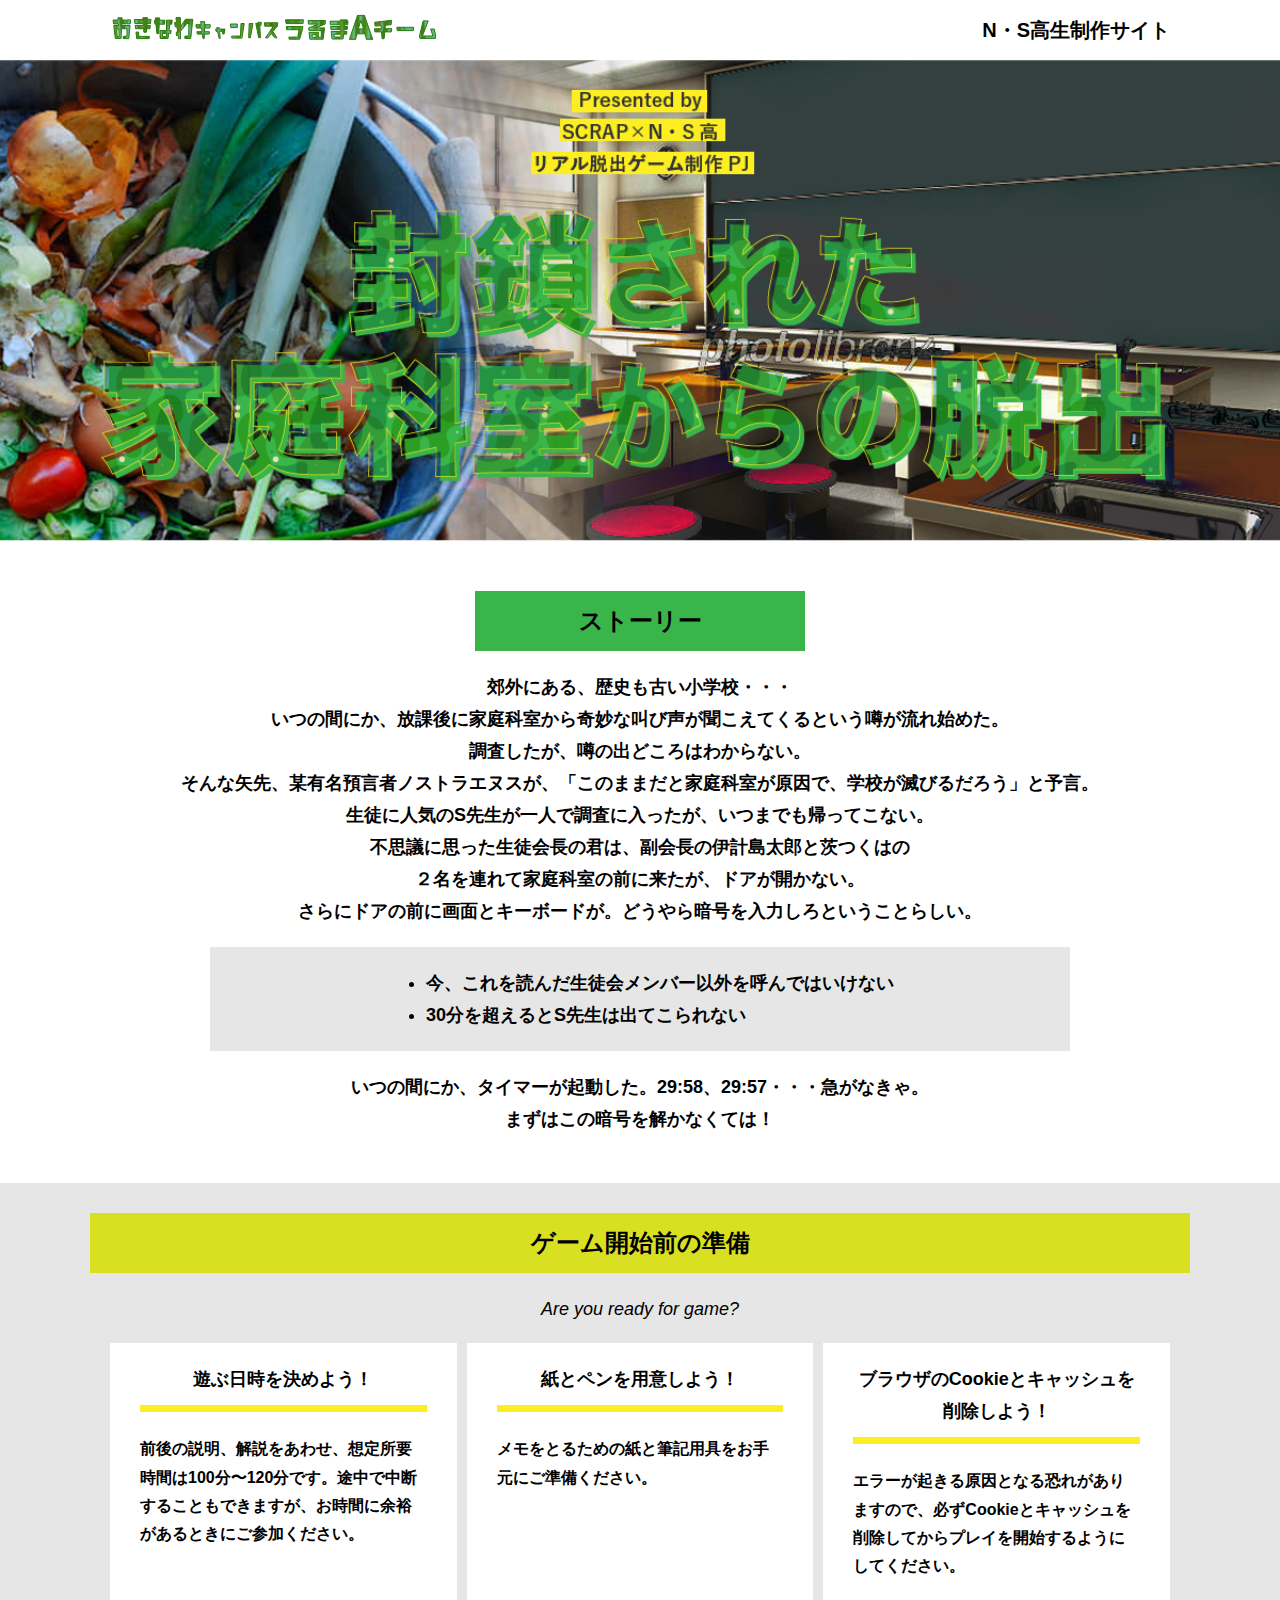
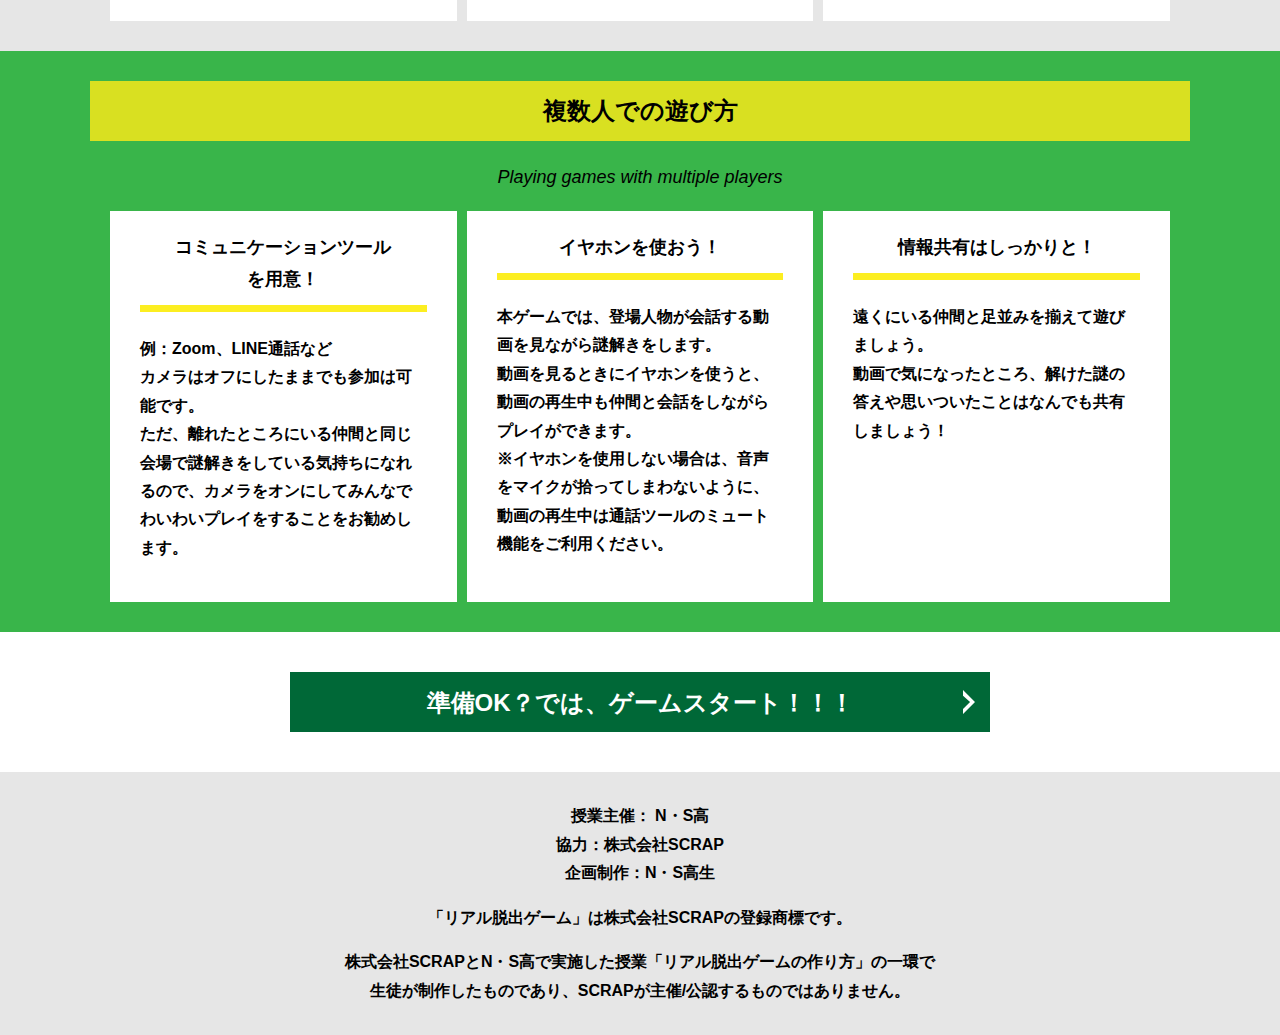
==== index.html @ 1ca8e76a "Add files via upload" ====
<!DOCTYPE html>
<html lang="ja">
<head>
  <meta charset="UTF-8">
  <meta http-equiv="X-UA-Compatible" content="IE=edge">
  <meta name="viewport" content="width=device-width, initial-scale=1.0">
  <title>封鎖された家庭科室からの脱出 │ Project N</title>
  <link rel="stylesheet" href="assets/css/normalize.css">
  <link rel="stylesheet" href="assets/css/style.css">
</head>
<body>
  <svg width="0" height="0" class="hidden">
    <symbol xmlns="http://www.w3.org/2000/svg" viewBox="0 0 12.47 24.94" id="arrow" class="arrow_svg">
      <title>arrow</title>
      <polygon points="0 24.94 0 19.66 7.35 12.47 0 5.92 0 0 12.47 12.47 0 24.94"/>
    </symbol>
  </svg>
  <header class="header">
    <div class="container">
      <div class="header__logo"><img src="assets/images/logo.svg" alt="チームロゴ"></div>
      <div class="header__name">N・S高生制作サイト</div>
    </div>
  </header>
  <main class="main index-page">
    <!-- タイトルエリア　ここから -->
    <h1 class="main-title"><img src="assets/images/top-image.png" alt="Presented by SCRAP×N・S高リアル脱出ゲーム制作PJ 封鎖された家庭科室からの脱出"></h1>
    <!-- タイトルエリア　ここまで -->
    <section class="section section--story">
      <div class="container">
        <h2 class="section-title section-title--keycolor section-title--story">ストーリー</h2>
        <div class="story">
          <p class="text-center">郊外にある、歴史も古い小学校・・・<br>
            いつの間にか、放課後に家庭科室から奇妙な叫び声が聞こえてくるという噂が流れ始めた。<br>
            調査したが、噂の出どころはわからない。<br>
            そんな矢先、某有名預言者ノストラエヌスが、「このままだと家庭科室が原因で、学校が滅びるだろう」と予言。<br>
            生徒に人気のS先生が一人で調査に入ったが、いつまでも帰ってこない。<br>
            不思議に思った生徒会長の君は、副会長の伊計島太郎と茨つくはの<br>
            ２名を連れて家庭科室の前に来たが、ドアが開かない。<br>
            さらにドアの前に画面とキーボードが。どうやら暗号を入力しろということらしい。</p>
          <div class="story__note__outer bg-color--gray">
            <ul class="story__note">
              <li>今、これを読んだ生徒会メンバー以外を呼んではいけない</li>
              <li>30分を超えるとS先生は出てこられない</li>
            </ul>
          </div>
          <p class="text-center">いつの間にか、タイマーが起動した。29:58、29:57・・・急がなきゃ。<br>
            まずはこの暗号を解かなくては！</p>
        </div>
      </div>
    </section>
    <section class="section bg-color--gray">
      <div class="container">
        <h2 class="section-title">ゲーム開始前の準備</h2>
        <p class="font-eng text-center">Are you ready for game?</p>
        <!--
          class名"row"内のclass名"column"が横並びになります。
          改行する場合は以下のように追加してください。
          <div class="row">
            <div class="column">
              ～ 内容 ～
            </div>
          </div>
        -->
        <div class="row">
          <div class="column">
            <div class="card">
              <h3 class="card__title">遊ぶ日時を決めよう！</h3>
              <p class="card__content">前後の説明、解説をあわせ、想定所要時間は100分〜120分です。途中で中断することもできますが、お時間に余裕があるときにご参加ください。</p>
            </div>
          </div>
          <div class="column">
            <div class="card">
              <h3 class="card__title">紙とペンを用意しよう！</h3>
              <p class="card__content">メモをとるための紙と筆記用具をお手元にご準備ください。</p>
            </div>
          </div>
          <div class="column">
            <div class="card">
              <h3 class="card__title">ブラウザのCookieとキャッシュを<br>削除しよう！</h3>
              <p class="card__content">エラーが起きる原因となる恐れがありますので、必ずCookieとキャッシュを削除してからプレイを開始するようにしてください。</p>
            </div>
          </div>
        </div>
      </div>
    </section>
    <section class="section bg-color--keycolor">
      <div class="container">
        <h2 class="section-title">複数人での遊び方</h2>
        <p class="font-eng text-center">Playing games with multiple players</p>
        <div class="row">
          <div class="column">
            <div class="card">
              <h3 class="card__title">コミュニケーションツール<br>を用意！</h3>
              <p class="card__content">例：Zoom、LINE通話など<br>
                カメラはオフにしたままでも参加は可能です。<br>
                ただ、離れたところにいる仲間と同じ会場で謎解きをしている気持ちになれるので、カメラをオンにしてみんなでわいわいプレイをすることをお勧めします。</p>
            </div>
          </div>
          <div class="column">
            <div class="card">
              <h3 class="card__title">イヤホンを使おう！</h3>
              <p class="card__content">本ゲームでは、登場人物が会話する動画を見ながら謎解きをします。<br>
                動画を見るときにイヤホンを使うと、動画の再生中も仲間と会話をしながらプレイができます。<br>
                ※イヤホンを使用しない場合は、音声をマイクが拾ってしまわないように、動画の再生中は通話ツールのミュート機能をご利用ください。</p>
            </div>
          </div>
          <div class="column">
            <div class="card">
              <h3 class="card__title">情報共有はしっかりと！</h3>
              <p class="card__content">遠くにいる仲間と足並みを揃えて遊びましょう。<br>
                動画で気になったところ、解けた謎の答えや思いついたことはなんでも共有しましょう！</p>
            </div>
          </div>
        </div>
      </div>
    </section>
    <section class="section">
      <div class="container">
        <a class="btn" href="main.html">準備OK？では、ゲームスタート！！！<svg class="btn__arrow"><use xlink:href="#arrow"></use></svg></a>
      </div>
    </section>
  </main>
  <footer class="footer section bg-color--gray">
    <div class="container">
      <p class="text-center">授業主催： N・S高<br>協力：株式会社SCRAP<br>企画制作：N・S高生</p>
      <p class="text-center">「リアル脱出ゲーム」は株式会社SCRAPの登録商標です。</p>
      <p class="text-center">株式会社SCRAPとN・S高で実施した授業「リアル脱出ゲームの作り方」の一環で<br>生徒が制作したものであり、SCRAPが主催/公認するものではありません。</p>
    </div>
  </footer>
</body>
</html>
---- assets/css/style.css ----
@charset "UTF-8";
/****************************
 * 共通CSSのテンプレートです。
*****************************/
*,
*::before,
*::after {
  -webkit-box-sizing: border-box;
          box-sizing: border-box;
}

html {
  font-size: 18px;
  -webkit-box-sizing: border-box;
          box-sizing: border-box;
}

body {
  overflow-x: hidden;
  font-family: "游ゴシック体", "Yu Gothic", YuGothic, "ヒラギノ角ゴ Pro", "Hiragino Kaku Gothic Pro", "メイリオ", "Meiryo", sans-serif;
  font-size: 18px;
  line-height: 1.77778;
  font-weight: bold;
  text-decoration: none;
  border: none;
  list-style: none;
  color: #000;
  margin: 0;
}

img {
  width: 100%;
}

figure {
  margin: 0;
}

figcaption {
  margin-top: 30px;
  font-size: 14px;
}

@media screen and (max-width: 767px) {
  figcaption {
    font-size: 13px;
  }
}

input[type=text] {
  font-size: 18px;
  border: none;
  padding: 25px 35px;
  display: block;
  margin: 0 auto;
  max-width: 580px;
  width: 100%;
}

::-webkit-input-placeholder {
  color: #999;
}

:-ms-input-placeholder {
  color: #999;
}

::-ms-input-placeholder {
  color: #999;
}

::placeholder {
  color: #999;
}

button {
  cursor: pointer;
  display: block;
  border: none;
  margin: 0 auto;
  background-color: #006837;
  color: #fff;
  width: 287px;
  height: 55px;
}

/*******************
* Layout
*******************/
.section {
  padding-top: 30px;
  padding-bottom: 30px;
}

.section--clear {
  /* ステージクリア画面 */
  position: fixed;
  display: none;
  /* 読み込み時に一瞬表示されるのを防ぐ */
  -webkit-box-pack: center;
      -ms-flex-pack: center;
          justify-content: center;
  -webkit-box-align: center;
      -ms-flex-align: center;
          align-items: center;
  top: 0;
  bottom: 0;
  left: 0;
  right: 0;
  z-index: 200;
}

.section--clear.isClear {
  display: -webkit-box;
  display: -ms-flexbox;
  display: flex;
}

.container {
  width: 1100px;
  padding-left: 20px;
  padding-right: 20px;
  margin: 0 auto;
}

@media screen and (max-width: 1100px) {
  .container {
    width: calc(100% - 40px);
  }
}

.row {
  display: -webkit-box;
  display: -ms-flexbox;
  display: flex;
  -ms-flex-line-pack: stretch;
      align-content: stretch;
  gap: 10px;
}

.row + .row {
  margin-top: 20px;
}

.column {
  width: 100%;
}

.card {
  background-color: #fff;
  margin-bottom: 20px;
  height: 100%;
}

.card__title {
  font-size: 18px;
  text-align: center;
  margin: 0;
  padding: 20px 30px;
  position: relative;
  cursor: pointer;
}

.card__content {
  -webkit-transition: all 0.3s;
  transition: all 0.3s;
  font-size: 16px;
  padding: 20px 30px;
  margin: 0;
  position: relative;
}

.card__content::before {
  display: block;
  content: '';
  width: calc(100% - 60px);
  height: 7px;
  background-color: #fcee21;
  position: absolute;
  top: -10px;
  left: 30px;
}

.hint-page .card {
  height: auto;
}

.hint-page .card__content {
  display: none;
  text-align: center;
}

.hint-page .card__arrow {
  position: absolute;
  top: calc(50% - 12px);
  right: 45px;
  -webkit-transform: rotate(90deg);
          transform: rotate(90deg);
  -webkit-transition: all 0.3s;
  transition: all 0.3s;
  fill: #009245;
  width: 12px;
  height: 24px;
}

.hint-page .card.is-open .card__content {
  display: block;
}

.hint-page .card.is-open .card__arrow {
  -webkit-transform: rotate(-90deg);
          transform: rotate(-90deg);
}

.box {
  padding: 35px 30px;
}

.youtube {
  position: relative;
  width: 100%;
  padding-top: 56.25%;
}

.youtube iframe {
  position: absolute;
  top: 0;
  left: 0;
  width: 100%;
  height: 100%;
}

.youtube__container {
  max-width: 800px;
  margin: 0 auto;
}

/*********************
* Color
*********************/
.bg-color--keycolor {
  background-color: #39b54a;
}

.bg-color--subcolor {
  background-color: #d9e021;
}

.bg-color--gray {
  background-color: #e6e6e6;
}

/*********************
* title
**********************/
.main-title {
  margin: 0;
}

.sub-title {
  text-align: center;
  font-size: 18px;
  line-height: 1.66667;
}

.sub-title__bg {
  background-color: #fcee21;
  padding-left: 1rem;
  padding-right: 1rem;
}

.section-title {
  font-size: 24px;
  line-height: 1.75;
  text-align: center;
  padding: 9px 20px;
  background-color: #d9e021;
  margin: 0 -20px 20px -20px;
}

.section-title__stage {
  display: inline-block;
  margin-right: 2rem;
}

.section-title--keycolorlight {
  background-color: #8cc63f;
}

.section-title--keycolorlight .section-title__stage {
  color: #fff;
}

.section-title--keycolor {
  background-color: #39b54a;
}

.section-title--story {
  width: 330px;
  margin: 0 auto 20px;
}

.section-title--border {
  position: relative;
  font-size: 30px;
  text-align: center;
  line-height: 1.06667;
  margin: 0;
  padding-bottom: 15px;
  color: #006837;
}

.section-title--border::after {
  position: absolute;
  bottom: 0;
  left: calc(50% - 95px);
  display: block;
  content: '';
  background-color: #fff;
  height: 2.6px;
  width: 190px;
}

/******************
* text
******************/
.font-eng {
  font-style: italic;
  font-weight: normal;
}

/*************************
* Button
*************************/
.btn {
  display: block;
  text-decoration: none;
  cursor: pointer;
  background-color: #006837;
  color: #fff;
  font-size: 24px;
  line-height: 1.54167;
  text-align: center;
  padding: 11.5px;
  width: calc(100% - 40px);
  max-width: 700px;
  margin: 10px auto;
  position: relative;
}

.btn:hover {
  opacity: 0.7;
}

.btn__arrow {
  position: absolute;
  top: calc(50% - 12px);
  right: 15px;
  fill: #fff;
  width: 12px;
  height: 24px;
}

/****************
* header
*****************/
.header {
  background-color: #fff;
  height: 60px;
}

.header .container {
  display: -webkit-box;
  display: -ms-flexbox;
  display: flex;
  -webkit-box-pack: justify;
      -ms-flex-pack: justify;
          justify-content: space-between;
  -webkit-box-align: center;
      -ms-flex-align: center;
          align-items: center;
  height: 100%;
}

.header__logo {
  width: 330px;
  height: 42px;
}

.header__name {
  font-size: 20px;
  line-height: 1.1;
}

.footer {
  font-size: 16px;
}

.footer p:first-child {
  margin-top: 0;
}

.footer p:last-child {
  margin-bottom: 0;
}

/********************
* main
********************/
.story__note {
  margin: 0;
}

.story__note__outer {
  width: 860px;
  display: -webkit-box;
  display: -ms-flexbox;
  display: flex;
  padding: 20px;
  margin: 20px auto;
  -webkit-box-pack: center;
      -ms-flex-pack: center;
          justify-content: center;
}

@media screen and (max-width: 940px) {
  .story__note__outer {
    width: 100%;
  }
}

.stage-column__container + .stage-column__container {
  border-top: 2px solid #fff;
}

.answer {
  font-size: 18px;
  margin-bottom: 20px;
  line-height: 80px;
  word-spacing: 20px;
}

.err-message {
  color: #c1272d;
  font-size: 18px;
  text-align: center;
}

.link-hint {
  text-align: center;
  display: block;
  margin-top: 20px;
}

.clear-message {
  background-color: #d9e021;
  padding: 30px 30px 60px;
  position: relative;
}

.clear-message__title {
  position: relative;
  display: block;
  text-align: center;
  color: #006837;
  font-size: 30px;
  padding-bottom: 10px;
  margin-bottom: 35px;
}

.clear-message__title::after {
  content: '';
  position: absolute;
  display: block;
  width: 183px;
  height: 2px;
  background-color: #fff;
  bottom: 0;
  left: calc(50% - (183px/2));
}

.clear-message__content {
  text-align: center;
}

.clear-message__btn {
  position: absolute;
  bottom: -30px;
  left: calc(50% - 144px);
  width: 288px;
  margin: 0;
}

/********************
* Utility
********************/
.text-center {
  text-align: center;
}

.text-left {
  text-align: left;
}

.text-right {
  text-align: right;
}

.hidden {
  display: none;
}
/*# sourceMappingURL=style.css.map */
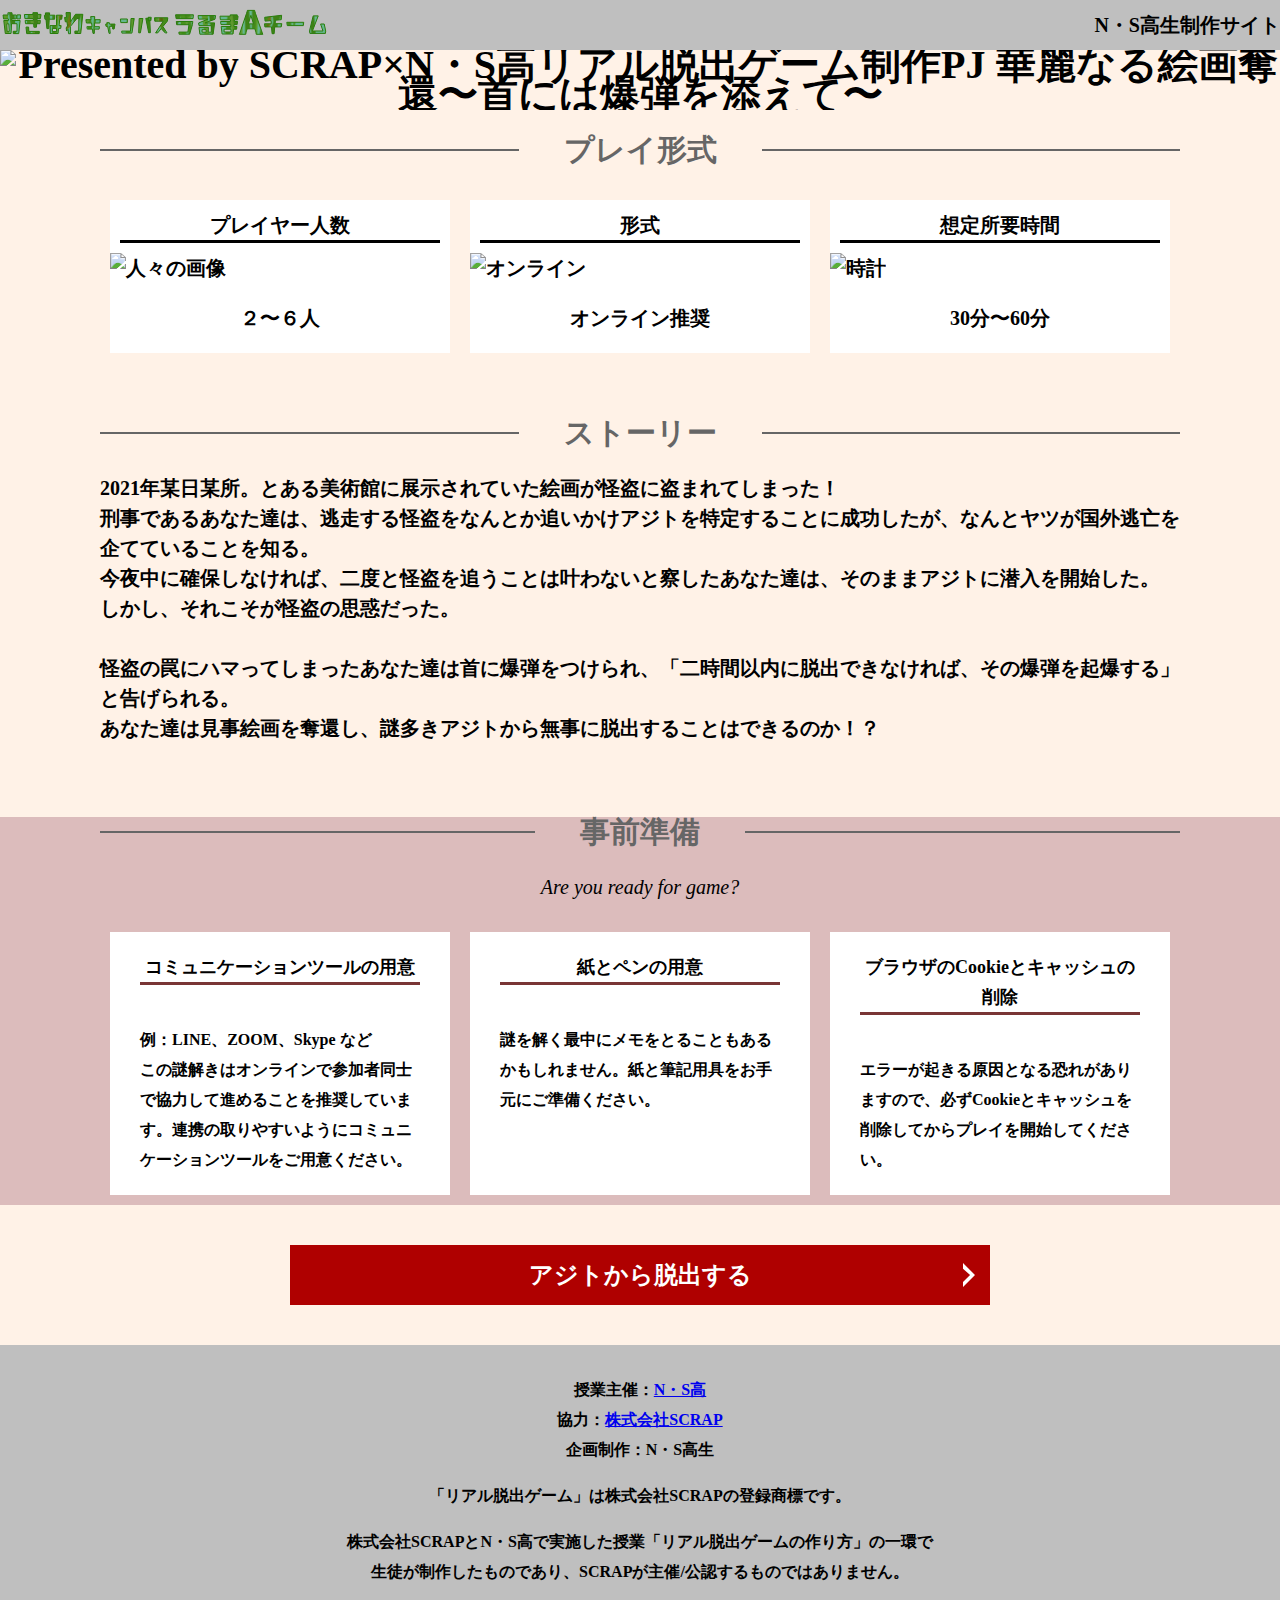
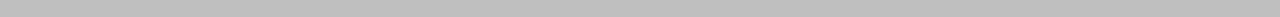
==== commit 6fac80c3: "Update index.html" ====
--- a/index.html
+++ b/index.html
@@ -5,9 +5,12 @@
   <meta http-equiv="X-UA-Compatible" content="IE=edge">
   <meta name="viewport" content="width=device-width, initial-scale=1.0">
   <title>封鎖された家庭科室からの脱出 │ Project N</title>
+  <link rel="icon" href="assets/images/n head logo.png" sizes="16×16" type="image/png">
   <link rel="stylesheet" href="assets/css/normalize.css">
   <link rel="stylesheet" href="assets/css/style.css">
 </head>
+  
+  
 <body>
   <svg width="0" height="0" class="hidden">
     <symbol xmlns="http://www.w3.org/2000/svg" viewBox="0 0 12.47 24.94" id="arrow" class="arrow_svg">
@@ -16,41 +19,62 @@
     </symbol>
   </svg>
   <header class="header">
-    <div class="container">
-      <div class="header__logo"><img src="assets/images/logo.svg" alt="チームロゴ"></div>
+      <div class="header__logo"><a href="index.html"><img src="assets/images/logo.svg" alt="チームロゴ"></a></div>
       <div class="header__name">N・S高生制作サイト</div>
-    </div>
   </header>
+  
+  
   <main class="main index-page">
     <!-- タイトルエリア　ここから -->
-    <h1 class="main-title"><img src="assets/images/top-image.png" alt="Presented by SCRAP×N・S高リアル脱出ゲーム制作PJ 封鎖された家庭科室からの脱出"></h1>
+    <h1 class="main-title"><img src="assets/images/IMG_3447.jpg" alt="Presented by SCRAP×N・S高リアル脱出ゲーム制作PJ 華麗なる絵画奪還〜首には爆弾を添えて〜"></h1>
     <!-- タイトルエリア　ここまで -->
+    
+    <section class="notes">
+      <div class="container">
+        <h2 class="head-border">プレイ形式</h2>
+        <div class="flex-notes">
+          <div class="card1">
+          <div class="card1-title">プレイヤー人数</div>
+          <img src="assets/images/チームのコピー.png" alt="人々の画像">
+          <p class="card1-text">
+           ２〜６人
+          </p>
+        </div>
+        <div class="card1">
+          <div class="card1-title">形式</div>
+          <img src="assets/images/オンライン.png" alt="オンライン">
+          <p class="card1-text">
+           オンライン推奨
+          </p>
+        </div>
+        <div class="card1">
+          <div class="card1-title"> 想定所要時間</div>
+          <img src="assets/images/時計.png" alt="時計">
+          <p class="card1-text">
+           30分〜60分
+          </p>
+         </div>
+        </div>    
+      </section>
+     
     <section class="section section--story">
       <div class="container">
-        <h2 class="section-title section-title--keycolor section-title--story">ストーリー</h2>
-        <div class="story">
-          <p class="text-center">郊外にある、歴史も古い小学校・・・<br>
-            いつの間にか、放課後に家庭科室から奇妙な叫び声が聞こえてくるという噂が流れ始めた。<br>
-            調査したが、噂の出どころはわからない。<br>
-            そんな矢先、某有名預言者ノストラエヌスが、「このままだと家庭科室が原因で、学校が滅びるだろう」と予言。<br>
-            生徒に人気のS先生が一人で調査に入ったが、いつまでも帰ってこない。<br>
-            不思議に思った生徒会長の君は、副会長の伊計島太郎と茨つくはの<br>
-            ２名を連れて家庭科室の前に来たが、ドアが開かない。<br>
-            さらにドアの前に画面とキーボードが。どうやら暗号を入力しろということらしい。</p>
-          <div class="story__note__outer bg-color--gray">
-            <ul class="story__note">
-              <li>今、これを読んだ生徒会メンバー以外を呼んではいけない</li>
-              <li>30分を超えるとS先生は出てこられない</li>
-            </ul>
-          </div>
-          <p class="text-center">いつの間にか、タイマーが起動した。29:58、29:57・・・急がなきゃ。<br>
-            まずはこの暗号を解かなくては！</p>
+        <h2 class="head-border">ストーリー</h2>
+        <div class="story1">
+          <p class="text-center1">2021年某日某所。とある美術館に展示されていた絵画が怪盗に盗まれてしまった！<br>
+            刑事であるあなた達は、逃走する怪盗をなんとか追いかけアジトを特定することに成功したが、なんとヤツが国外逃亡を企てていることを知る。<br>
+            今夜中に確保しなければ、二度と怪盗を追うことは叶わないと察したあなた達は、そのままアジトに潜入を開始した。<br>
+            しかし、それこそが怪盗の思惑だった。<br>
+            <br>
+            怪盗の罠にハマってしまったあなた達は首に爆弾をつけられ、「二時間以内に脱出できなければ、その爆弾を起爆する」と告げられる。<br>
+            あなた達は見事絵画を奪還し、謎多きアジトから無事に脱出することはできるのか！？<br></p>
         </div>
       </div>
     </section>
-    <section class="section bg-color--gray">
+      
+    <section class="notes2">
       <div class="container">
-        <h2 class="section-title">ゲーム開始前の準備</h2>
+        <h2 class="head-border">事前準備</h2>
         <p class="font-eng text-center">Are you ready for game?</p>
         <!--
           class名"row"内のclass名"column"が横並びになります。
@@ -61,71 +85,38 @@
             </div>
           </div>
         -->
-        <div class="row">
-          <div class="column">
-            <div class="card">
-              <h3 class="card__title">遊ぶ日時を決めよう！</h3>
-              <p class="card__content">前後の説明、解説をあわせ、想定所要時間は100分〜120分です。途中で中断することもできますが、お時間に余裕があるときにご参加ください。</p>
+        <div class="flex-notes">
+            <div class="card2">
+              <h3 class="card2-title">コミュニケーションツールの用意</h3>
+              <p class="card2-content">例：LINE、ZOOM、Skype など<br>
+                この謎解きはオンラインで参加者同士で協力して進めることを推奨しています。連携の取りやすいようにコミュニケーションツールをご用意ください。</p>
             </div>
-          </div>
-          <div class="column">
-            <div class="card">
-              <h3 class="card__title">紙とペンを用意しよう！</h3>
-              <p class="card__content">メモをとるための紙と筆記用具をお手元にご準備ください。</p>
+            <div class="card2">
+              <h3 class="card2-title">紙とペンの用意</h3>
+              <p class="card2-content">謎を解く最中にメモをとることもあるかもしれません。紙と筆記用具をお手元にご準備ください。</p>
             </div>
-          </div>
-          <div class="column">
-            <div class="card">
-              <h3 class="card__title">ブラウザのCookieとキャッシュを<br>削除しよう！</h3>
-              <p class="card__content">エラーが起きる原因となる恐れがありますので、必ずCookieとキャッシュを削除してからプレイを開始するようにしてください。</p>
+            <div class="card2">
+              <h3 class="card2-title">ブラウザのCookieとキャッシュの削除</h3>
+              <p class="card2-content">エラーが起きる原因となる恐れがありますので、必ずCookieとキャッシュを削除してからプレイを開始してください。</p>
             </div>
-          </div>
         </div>
-      </div>
-    </section>
-    <section class="section bg-color--keycolor">
-      <div class="container">
-        <h2 class="section-title">複数人での遊び方</h2>
-        <p class="font-eng text-center">Playing games with multiple players</p>
-        <div class="row">
-          <div class="column">
-            <div class="card">
-              <h3 class="card__title">コミュニケーションツール<br>を用意！</h3>
-              <p class="card__content">例：Zoom、LINE通話など<br>
-                カメラはオフにしたままでも参加は可能です。<br>
-                ただ、離れたところにいる仲間と同じ会場で謎解きをしている気持ちになれるので、カメラをオンにしてみんなでわいわいプレイをすることをお勧めします。</p>
-            </div>
-          </div>
-          <div class="column">
-            <div class="card">
-              <h3 class="card__title">イヤホンを使おう！</h3>
-              <p class="card__content">本ゲームでは、登場人物が会話する動画を見ながら謎解きをします。<br>
-                動画を見るときにイヤホンを使うと、動画の再生中も仲間と会話をしながらプレイができます。<br>
-                ※イヤホンを使用しない場合は、音声をマイクが拾ってしまわないように、動画の再生中は通話ツールのミュート機能をご利用ください。</p>
-            </div>
-          </div>
-          <div class="column">
-            <div class="card">
-              <h3 class="card__title">情報共有はしっかりと！</h3>
-              <p class="card__content">遠くにいる仲間と足並みを揃えて遊びましょう。<br>
-                動画で気になったところ、解けた謎の答えや思いついたことはなんでも共有しましょう！</p>
-            </div>
-          </div>
-        </div>
-      </div>
-    </section>
+        </section>
+
+      
     <section class="section">
       <div class="container">
-        <a class="btn" href="main.html">準備OK？では、ゲームスタート！！！<svg class="btn__arrow"><use xlink:href="#arrow"></use></svg></a>
+        <a class="btn" href="main.html">アジトから脱出する<svg class="btn__arrow"><use xlink:href="#arrow"></use></svg></a>
       </div>
     </section>
   </main>
   <footer class="footer section bg-color--gray">
     <div class="container">
-      <p class="text-center">授業主催： N・S高<br>協力：株式会社SCRAP<br>企画制作：N・S高生</p>
+      <p class="text-center">授業主催：<a href="https://nnn.ed.jp/">N・S高</a>
+        <br>協力：<a href="https://www.scrapmagazine.com/about/company-profile/">株式会社SCRAP</a>
+        <br>企画制作：N・S高生</p>
       <p class="text-center">「リアル脱出ゲーム」は株式会社SCRAPの登録商標です。</p>
       <p class="text-center">株式会社SCRAPとN・S高で実施した授業「リアル脱出ゲームの作り方」の一環で<br>生徒が制作したものであり、SCRAPが主催/公認するものではありません。</p>
     </div>
   </footer>
 </body>
-</html>+</html>
--- a/assets/css/style.css
+++ b/assets/css/style.css
@@ -10,22 +10,18 @@
 }
 
 html {
-  font-size: 18px;
+  font-size: 20px;
   -webkit-box-sizing: border-box;
           box-sizing: border-box;
 }
 
 body {
-  overflow-x: hidden;
-  font-family: "游ゴシック体", "Yu Gothic", YuGothic, "ヒラギノ角ゴ Pro", "Hiragino Kaku Gothic Pro", "メイリオ", "Meiryo", sans-serif;
-  font-size: 18px;
-  line-height: 1.77778;
-  font-weight: bold;
-  text-decoration: none;
-  border: none;
-  list-style: none;
-  color: #000;
-  margin: 0;
+    font-family:"Times New Roman","ヒラギノ明朝 ProN",serif;
+    font-weight:bold;
+    background-color:#fff2e7;
+    color:#000000;
+    margin:0%;
+    line-height:30px;
 }
 
 img {
@@ -78,10 +74,19 @@
   display: block;
   border: none;
   margin: 0 auto;
-  background-color: #006837;
+  background-color: #af0000;
   color: #fff;
   width: 287px;
   height: 55px;
+}
+
+h1{
+   text-align:center;
+   margin: 0 auto;
+}
+
+h6{
+  margin:0 5px;
 }
 
 /*******************
@@ -117,10 +122,10 @@
 }
 
 .container {
-  width: 1100px;
-  padding-left: 20px;
-  padding-right: 20px;
-  margin: 0 auto;
+   width:auto;
+   padding-right:100px;
+   padding-left:100px;
+   margin: 0 auto;
 }
 
 @media screen and (max-width: 1100px) {
@@ -128,6 +133,8 @@
     width: calc(100% - 40px);
   }
 }
+
+
 
 .row {
   display: -webkit-box;
@@ -146,6 +153,45 @@
   width: 100%;
 }
 
+
+
+.notes2{
+  background-color:#dcbcbc;
+}
+
+.card2{
+  background-color:#fff;
+  margin:10px;
+  height:auto;
+  width:90%;
+}
+
+.card2-title{
+  font-size:18px;
+  text-align:center;
+  margin:0;
+  padding:20px 30px;
+  cursor:pointer;
+}
+
+.card2-title::after{
+  display: block;
+  content: "";
+  width: 100%;
+  height: 3px;
+  background-color: #793535;
+}
+
+.card2-content{
+  -webkit-transition: all 0.3s;
+  transition: all 0.3s;
+  font-size: 16px;
+  padding: 20px 30px;
+  margin: 0;
+}
+
+
+
 .card {
   background-color: #fff;
   margin-bottom: 20px;
@@ -180,6 +226,16 @@
   top: -10px;
   left: 30px;
 }
+
+
+
+.question{
+  background-color: #ffffff;
+  padding: 10px 0;
+  margin: 20px;
+}
+
+
 
 .hint-page .card {
   height: auto;
@@ -247,14 +303,14 @@
 }
 
 .bg-color--gray {
-  background-color: #e6e6e6;
+  background-color: #bfbfbf;
 }
 
 /*********************
 * title
 **********************/
 .main-title {
-  margin: 0;
+  margin: 50px 0 0 0;
 }
 
 .sub-title {
@@ -336,7 +392,7 @@
   display: block;
   text-decoration: none;
   cursor: pointer;
-  background-color: #006837;
+  background-color: #af0000;
   color: #fff;
   font-size: 24px;
   line-height: 1.54167;
@@ -365,8 +421,15 @@
 * header
 *****************/
 .header {
-  background-color: #fff;
-  height: 60px;
+    position:fixed;
+    top:0;
+    left:0;
+    height:50px;
+    width:100%;
+    background-color:#bfbfbf;
+    display:flex;
+    align-items:center;
+    justify-content:space-between;
 }
 
 .header .container {
@@ -407,21 +470,60 @@
 /********************
 * main
 ********************/
-.story__note {
-  margin: 0;
-}
-
-.story__note__outer {
-  width: 860px;
-  display: -webkit-box;
-  display: -ms-flexbox;
-  display: flex;
-  padding: 20px;
-  margin: 20px auto;
-  -webkit-box-pack: center;
-      -ms-flex-pack: center;
-          justify-content: center;
-}
+
+.head-border{
+    color:#666;
+    display:flex;
+    align-items:center;
+}
+
+.head-border:before,
+.head-border:after{
+    content:"";
+    height:2px;
+    flex-grow:1;
+    background-color:#666;
+}
+
+.head-border:before{
+    margin-right: 45px;
+}
+
+.head-border:after{
+    margin-left:45px;
+}
+
+
+
+.flex-notes{
+    display:flex;
+    -ms-flex-direction:row;
+}
+
+.card1 {
+    background-color:#fff;
+    margin:10px;
+    width:90%;
+}
+
+.card1-title {
+    text-align:center;
+    padding:10px;
+}
+
+.card1-title:after{
+    display:block;
+    content:"";
+    width:100%;
+    height:3px;
+    background-color:black;
+}
+
+.card1-text{
+    text-align:center;
+}
+
+
 
 @media screen and (max-width: 940px) {
   .story__note__outer {
@@ -509,4 +611,4 @@
 .hidden {
   display: none;
 }
-/*# sourceMappingURL=style.css.map */+/*# sourceMappingURL=style.css.map */
